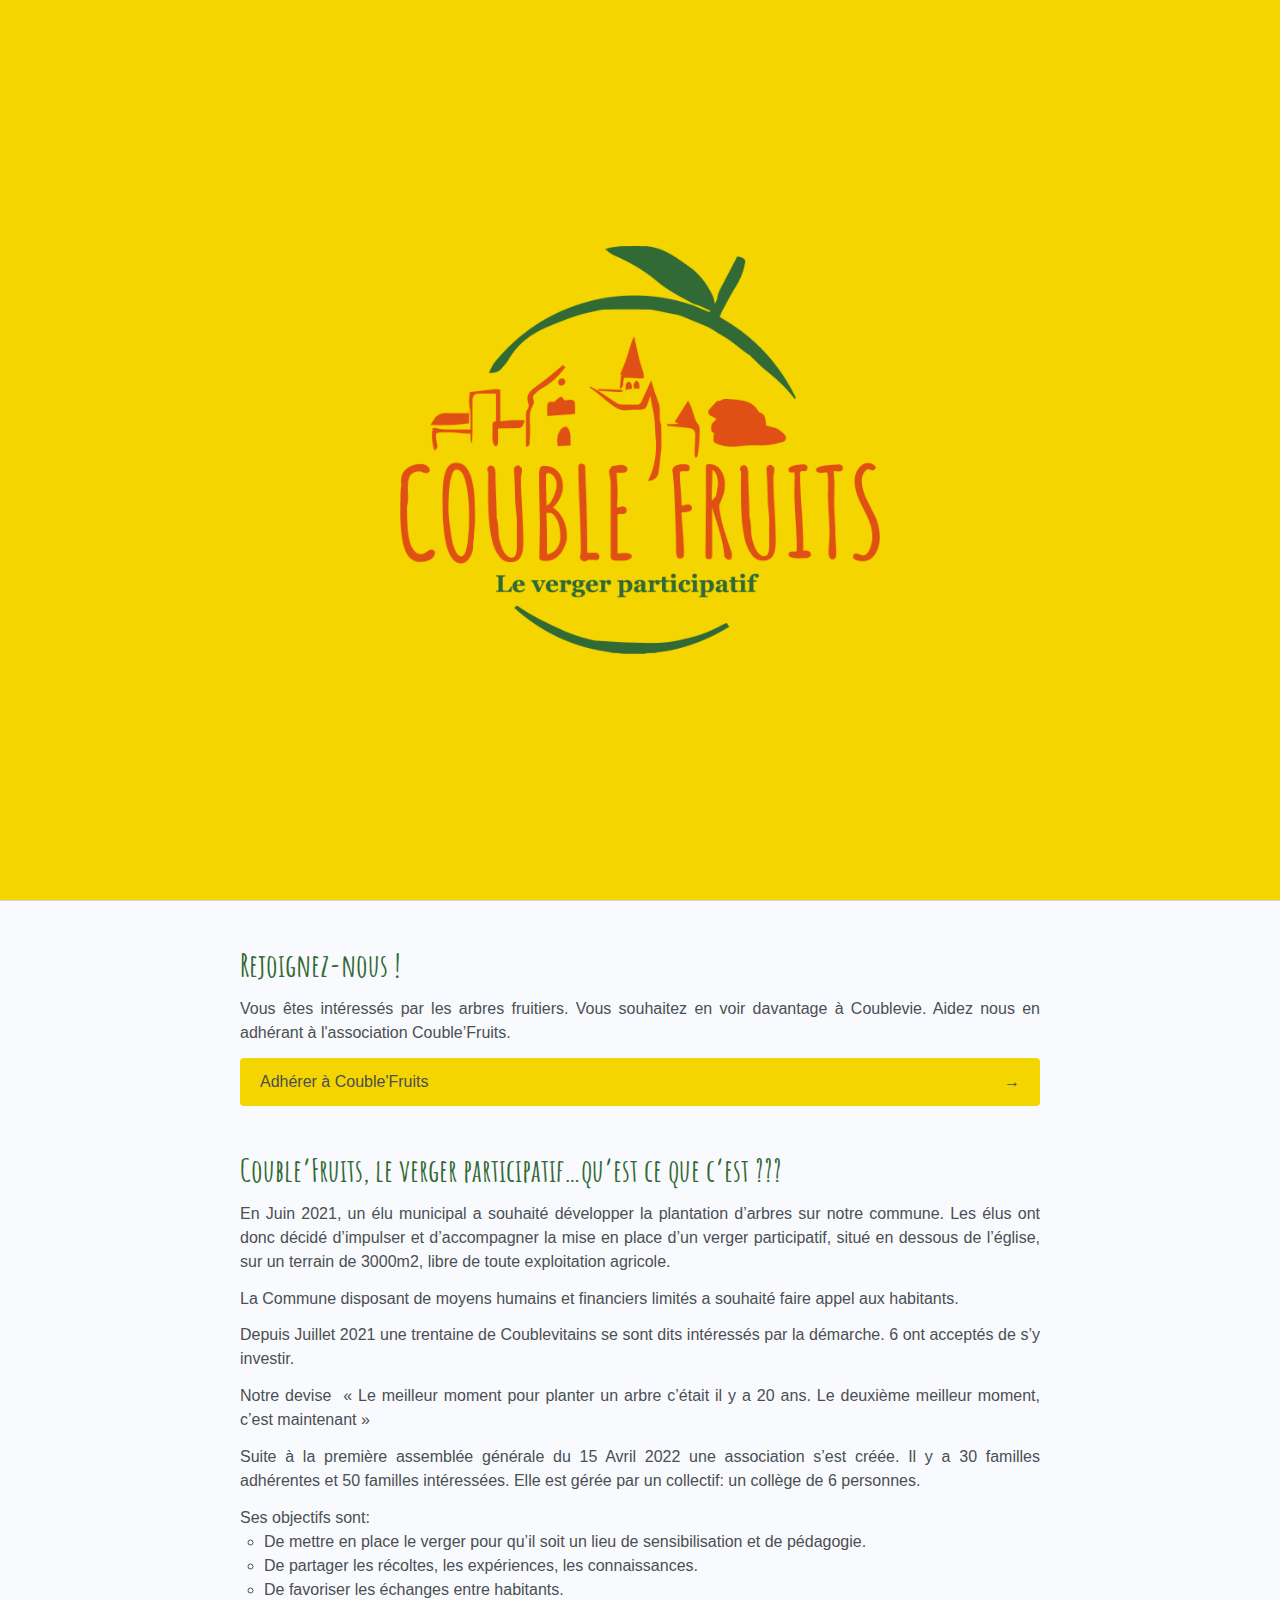
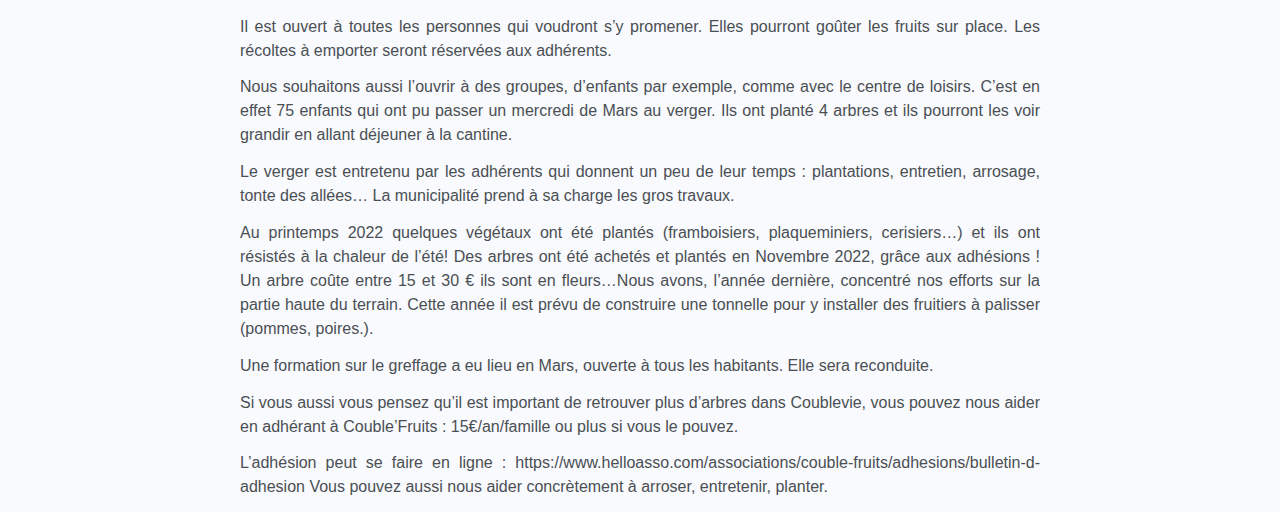
==== index.html @ d996be86 "feat: add adhesion button" ====
<!DOCTYPE html>
<html lang="en">
  <head>
    <meta http-equiv="Content-Type" content="text/html; charset=UTF-8" />
    <meta http-equiv="X-UA-Compatible" content="IE=edge" />
    <meta name="viewport" content="width=device-width, initial-scale=1.0" />
    <title>Couble'Fruits</title>

    <link rel="icon" type="image/png" href="./img/logo.png" />

    <link rel="stylesheet" href="./css/reset.css" />
    <link rel="stylesheet" href="./css/style.css" />
  </head>

  <body>
    <div class="Head">
      <img class="HeadLogo" src="./img/logo.png" alt="logo coublefruits" />
    </div>

    <section class="section Adhesion">
      <h2>Rejoignez-nous !</h2>
      <p>
        Vous êtes intéressés par les arbres fruitiers. Vous souhaitez en voir
        davantage à Coublevie. Aidez nous en adhérant à l'association Couble’Fruits.
      </p>
      <a
        href="https://www.helloasso.com/associations/couble-fruits/adhesions/adhesion-2024"
        class="AdhesionBtn"
        ><span>Adhérer à Couble'Fruits</span><span> &rarr;</span></a
      >
    </section>

    <div class="section what">
      <h2>
        Couble’Fruits, le verger participatif…qu’est ce que c’est&nbsp;???
      </h2>
      <p>
        En Juin 2021, un élu municipal a souhaité développer la plantation
        d’arbres sur notre commune. Les élus ont donc décidé d’impulser et
        d’accompagner la mise en place d’un verger participatif, situé en
        dessous de l’église, sur un terrain de 3000m2, libre de toute
        exploitation agricole.
      </p>
      <p>
        La Commune disposant de moyens humains et financiers limités a souhaité
        faire appel aux habitants.
      </p>
      <p>
        Depuis Juillet 2021 une trentaine de Coublevitains se sont dits
        intéressés par la démarche. 6 ont acceptés de s’y investir.
      </p>
      <p>
        Notre devise&nbsp; «&nbsp;Le meilleur moment pour planter un arbre
        c’était il y a 20 ans. Le deuxième meilleur moment, c’est
        maintenant&nbsp;»
      </p>
      <p>
        Suite à la première assemblée générale du 15 Avril 2022 une association
        s’est créée. Il y a 30 familles adhérentes et 50 familles intéressées.
        Elle est gérée par un collectif: un collège de 6 personnes.
      </p>

      Ses objectifs sont:
      <ul>
        <li>
          De mettre en place le verger pour qu’il soit un lieu de
          sensibilisation et de pédagogie.
        </li>
        <li>De partager les récoltes, les expériences, les connaissances.</li>
        <li>De favoriser les échanges entre habitants.</li>
      </ul>

      <p>
        Il est ouvert à toutes les personnes qui voudront s’y promener. Elles
        pourront goûter les fruits sur place. Les récoltes à emporter seront
        réservées aux adhérents.
      </p>

      <p>
        Nous souhaitons aussi l’ouvrir à des groupes, d’enfants par exemple,
        comme avec le centre de loisirs. C’est en effet 75 enfants qui ont pu
        passer un mercredi de Mars au verger. Ils ont planté 4 arbres et ils
        pourront les voir grandir en allant déjeuner à la cantine.
      </p>

      <p>
        Le verger est entretenu par les adhérents&nbsp;qui donnent un peu de
        leur temps : plantations, entretien, arrosage, tonte des allées… La
        municipalité prend à sa charge les gros travaux.
      </p>

      <p>
        Au printemps 2022 quelques végétaux ont été plantés (framboisiers,
        plaqueminiers, cerisiers…) et ils ont résistés à la chaleur de l’été!
        Des arbres ont été achetés et plantés en Novembre 2022, grâce aux
        adhésions&nbsp;! Un arbre coûte entre 15 et 30 € ils sont en fleurs…Nous
        avons, l’année dernière, concentré nos efforts sur la partie haute du
        terrain. Cette année il est prévu de construire une tonnelle pour y
        installer des fruitiers à palisser (pommes, poires.).
      </p>

      <p>
        Une formation sur le greffage a eu lieu en Mars, ouverte à tous les
        habitants. Elle sera reconduite.
      </p>

      <p>
        Si vous aussi vous pensez qu’il est important de retrouver plus d’arbres
        dans Coublevie, vous pouvez nous aider en adhérant à
        Couble’Fruits&nbsp;: 15€/an/famille ou plus si vous le pouvez.
      </p>

      <p>
        L’adhésion peut se faire en ligne&nbsp;:
        https://www.helloasso.com/associations/couble-fruits/adhesions/bulletin-d-adhesion
        Vous pouvez aussi nous aider concrètement à arroser, entretenir,
        planter.
      </p>
    </div>
  </body>
</html>
---- css/style.css ----
@font-face {
  font-family: "AmaticSC";
  src: url("../fonts/AmaticSC-Bold.ttf");
}

html {
  --yellow: #f4d500;
  --green: #326935;
  --orange: #e04612;

  --text-main-color: rgb(74 79 84);
}

body {
  font-family: -apple-system, BlinkMacSystemFont, "Segoe UI", Roboto,
    "Helvetica Neue", Arial, sans-serif, "Apple Color Emoji", "Segoe UI Emoji",
    "Segoe UI Symbol";
  line-height: 1.5;
  color: var(--text-main-color);
  background-color: #f9fafd;
}

a:link {
  text-decoration: none;
  color: inherit;
}

a:visited {
  text-decoration: none;
}

a:hover {
  text-decoration: none;
}

a:active {
  text-decoration: none;
}

p {
  margin: 0.8em 0;
  text-align: justify;
}

ul {
  padding-left: 1.5em;
}

ul > li {
  /* padding-left: 1em; */
  list-style: circle;
}

h2 {
  font-family: "AmaticSC";
  font-size: 2em;
  /* font-weight: bold; */
  margin: 0.5em 0;
  color: var(--green);
  line-height: 1;
}

.section {
  width: 800px;
  max-width: 80%;
  margin-left: auto;
  margin-right: auto;
  margin-top: 3em;
}

.Head {
  height: 100vh;

  display: flex;

  background-color: var(--yellow);
  border-bottom: 1px solid #d1d6de;
}

.HeadLogo {
  width: 30em;
  max-width: 80%;
  height: auto;

  display: block;
  margin: auto;
}

.AdhesionBtn {
  display: flex;
  align-items: center;
  justify-content: space-between;

  box-sizing: border-box;

  background-color: var(--yellow);
  border-radius: 4px;
  border-style: none;

  cursor: pointer;

  width: 100%;
  min-height: 3em;
  padding: 9px 20px 8px;

  color: var(--green);
}

.AdhesionBtn:hover,
.AdhesionBtn:focus {
  opacity: 0.75;
}
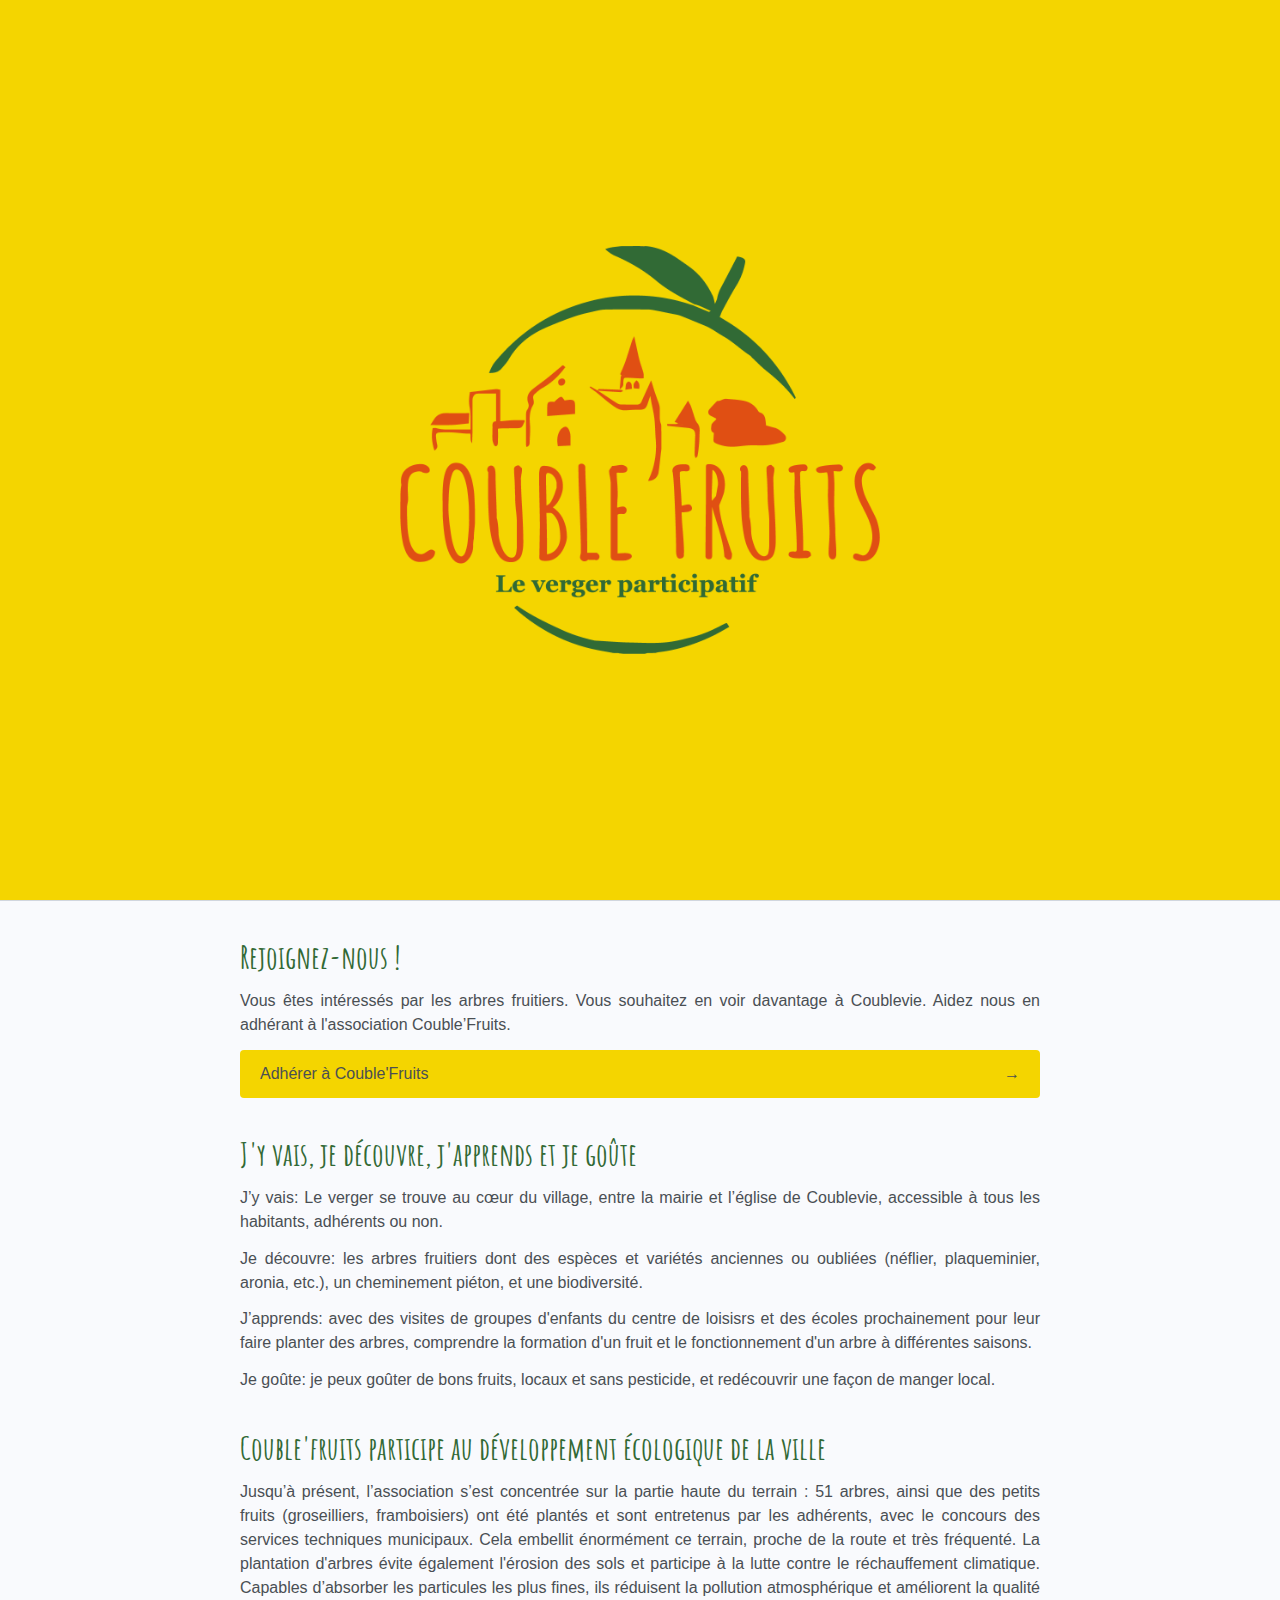
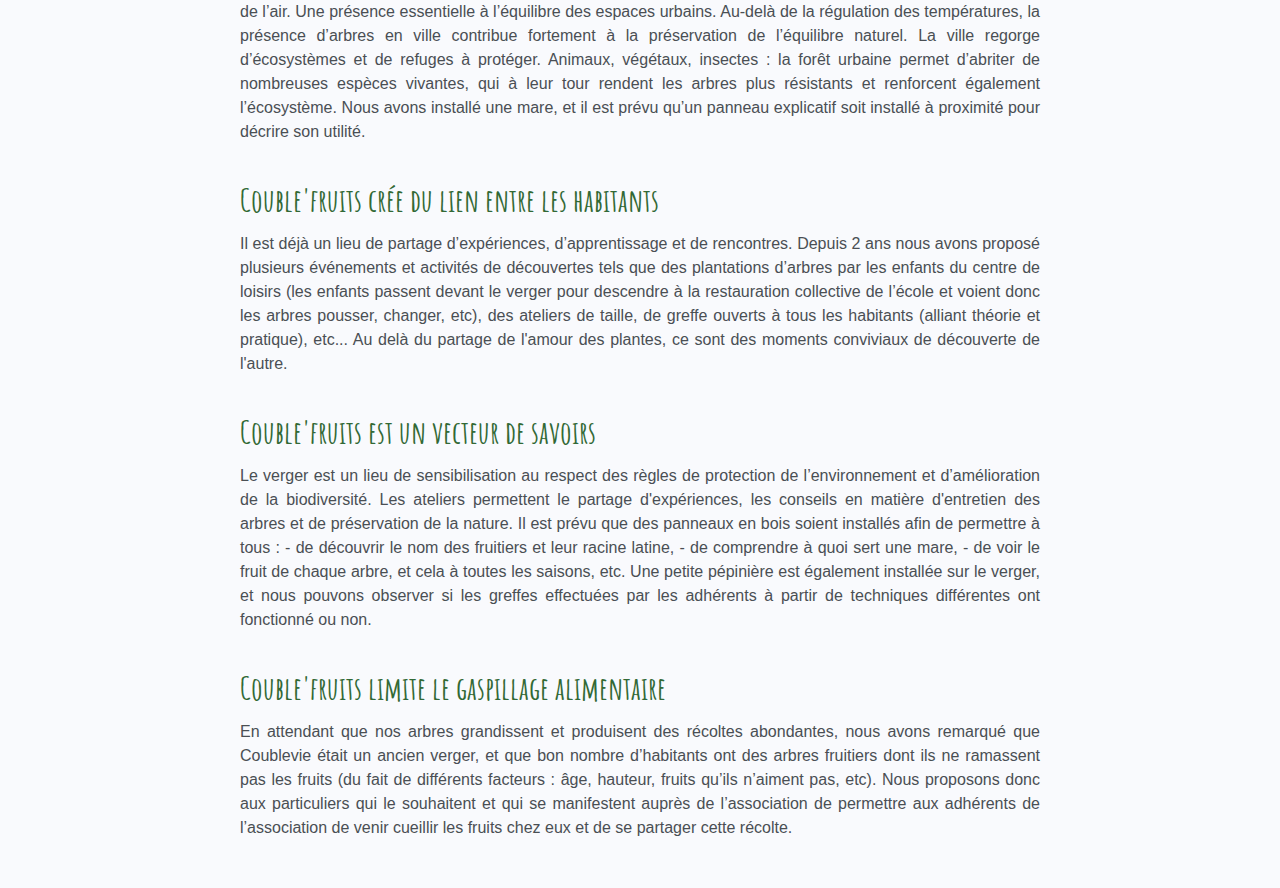
==== commit 26001fc8: "feat: add main sections" ====
--- a/index.html
+++ b/index.html
@@ -17,11 +17,12 @@
       <img class="HeadLogo" src="./img/logo.png" alt="logo coublefruits" />
     </div>
 
-    <section class="section Adhesion">
+    <section class="section">
       <h2>Rejoignez-nous !</h2>
       <p>
         Vous êtes intéressés par les arbres fruitiers. Vous souhaitez en voir
-        davantage à Coublevie. Aidez nous en adhérant à l'association Couble’Fruits.
+        davantage à Coublevie. Aidez nous en adhérant à l'association
+        Couble’Fruits.
       </p>
       <a
         href="https://www.helloasso.com/associations/couble-fruits/adhesions/adhesion-2024"
@@ -30,92 +31,97 @@
       >
     </section>
 
-    <div class="section what">
-      <h2>
-        Couble’Fruits, le verger participatif…qu’est ce que c’est&nbsp;???
-      </h2>
+    <div class="section">
+      <h2>J'y vais, je découvre, j'apprends et je goûte</h2>
+
       <p>
-        En Juin 2021, un élu municipal a souhaité développer la plantation
-        d’arbres sur notre commune. Les élus ont donc décidé d’impulser et
-        d’accompagner la mise en place d’un verger participatif, situé en
-        dessous de l’église, sur un terrain de 3000m2, libre de toute
-        exploitation agricole.
+        J’y vais: Le verger se trouve au cœur du village, entre la mairie et
+        l’église de Coublevie, accessible à tous les habitants, adhérents ou
+        non.
       </p>
       <p>
-        La Commune disposant de moyens humains et financiers limités a souhaité
-        faire appel aux habitants.
+        Je découvre: les arbres fruitiers dont des espèces et variétés anciennes
+        ou oubliées (néflier, plaqueminier, aronia, etc.), un cheminement
+        piéton, et une biodiversité.
       </p>
       <p>
-        Depuis Juillet 2021 une trentaine de Coublevitains se sont dits
-        intéressés par la démarche. 6 ont acceptés de s’y investir.
+        J’apprends: avec des visites de groupes d'enfants du centre de loisisrs
+        et des écoles prochainement pour leur faire planter des arbres,
+        comprendre la formation d'un fruit et le fonctionnement d'un arbre à
+        différentes saisons.
       </p>
+      Je goûte: je peux goûter de bons fruits, locaux et sans pesticide, et
+      redécouvrir une façon de manger local.
+    </div>
+
+    <div class="section">
+      <h2>Couble'fruits participe au développement écologique de la ville</h2>
       <p>
-        Notre devise&nbsp; «&nbsp;Le meilleur moment pour planter un arbre
-        c’était il y a 20 ans. Le deuxième meilleur moment, c’est
-        maintenant&nbsp;»
-      </p>
-      <p>
-        Suite à la première assemblée générale du 15 Avril 2022 une association
-        s’est créée. Il y a 30 familles adhérentes et 50 familles intéressées.
-        Elle est gérée par un collectif: un collège de 6 personnes.
-      </p>
-
-      Ses objectifs sont:
-      <ul>
-        <li>
-          De mettre en place le verger pour qu’il soit un lieu de
-          sensibilisation et de pédagogie.
-        </li>
-        <li>De partager les récoltes, les expériences, les connaissances.</li>
-        <li>De favoriser les échanges entre habitants.</li>
-      </ul>
-
-      <p>
-        Il est ouvert à toutes les personnes qui voudront s’y promener. Elles
-        pourront goûter les fruits sur place. Les récoltes à emporter seront
-        réservées aux adhérents.
-      </p>
-
-      <p>
-        Nous souhaitons aussi l’ouvrir à des groupes, d’enfants par exemple,
-        comme avec le centre de loisirs. C’est en effet 75 enfants qui ont pu
-        passer un mercredi de Mars au verger. Ils ont planté 4 arbres et ils
-        pourront les voir grandir en allant déjeuner à la cantine.
-      </p>
-
-      <p>
-        Le verger est entretenu par les adhérents&nbsp;qui donnent un peu de
-        leur temps : plantations, entretien, arrosage, tonte des allées… La
-        municipalité prend à sa charge les gros travaux.
-      </p>
-
-      <p>
-        Au printemps 2022 quelques végétaux ont été plantés (framboisiers,
-        plaqueminiers, cerisiers…) et ils ont résistés à la chaleur de l’été!
-        Des arbres ont été achetés et plantés en Novembre 2022, grâce aux
-        adhésions&nbsp;! Un arbre coûte entre 15 et 30 € ils sont en fleurs…Nous
-        avons, l’année dernière, concentré nos efforts sur la partie haute du
-        terrain. Cette année il est prévu de construire une tonnelle pour y
-        installer des fruitiers à palisser (pommes, poires.).
-      </p>
-
-      <p>
-        Une formation sur le greffage a eu lieu en Mars, ouverte à tous les
-        habitants. Elle sera reconduite.
-      </p>
-
-      <p>
-        Si vous aussi vous pensez qu’il est important de retrouver plus d’arbres
-        dans Coublevie, vous pouvez nous aider en adhérant à
-        Couble’Fruits&nbsp;: 15€/an/famille ou plus si vous le pouvez.
-      </p>
-
-      <p>
-        L’adhésion peut se faire en ligne&nbsp;:
-        https://www.helloasso.com/associations/couble-fruits/adhesions/bulletin-d-adhesion
-        Vous pouvez aussi nous aider concrètement à arroser, entretenir,
-        planter.
+        Jusqu’à présent, l’association s’est concentrée sur la partie haute du
+        terrain : 51 arbres, ainsi que des petits fruits (groseilliers,
+        framboisiers) ont été plantés et sont entretenus par les adhérents, avec
+        le concours des services techniques municipaux. Cela embellit énormément
+        ce terrain, proche de la route et très fréquenté. La plantation d'arbres
+        évite également l'érosion des sols et participe à la lutte contre le
+        réchauffement climatique. Capables d’absorber les particules les plus
+        fines, ils réduisent la pollution atmosphérique et améliorent la qualité
+        de l’air. Une présence essentielle à l’équilibre des espaces urbains.
+        Au-delà de la régulation des températures, la présence d’arbres en ville
+        contribue fortement à la préservation de l’équilibre naturel. La ville
+        regorge d’écosystèmes et de refuges à protéger. Animaux, végétaux,
+        insectes : la forêt urbaine permet d’abriter de nombreuses espèces
+        vivantes, qui à leur tour rendent les arbres plus résistants et
+        renforcent également l’écosystème. Nous avons installé une mare, et il
+        est prévu qu’un panneau explicatif soit installé à proximité pour
+        décrire son utilité.
       </p>
     </div>
+
+    <div class="section">
+      <h2>Couble'fruits crée du lien entre les habitants</h2>
+      <p>
+        Il est déjà un lieu de partage d’expériences, d’apprentissage et de
+        rencontres. Depuis 2 ans nous avons proposé plusieurs événements et
+        activités de découvertes tels que des plantations d’arbres par les
+        enfants du centre de loisirs (les enfants passent devant le verger pour
+        descendre à la restauration collective de l’école et voient donc les
+        arbres pousser, changer, etc), des ateliers de taille, de greffe ouverts
+        à tous les habitants (alliant théorie et pratique), etc... Au delà du
+        partage de l'amour des plantes, ce sont des moments conviviaux de
+        découverte de l'autre.
+      </p>
+    </div>
+
+    <div class="section">
+      <h2>Couble'fruits est un vecteur de savoirs</h2>
+      <p>
+        Le verger est un lieu de sensibilisation au respect des règles de
+        protection de l’environnement et d’amélioration de la biodiversité. Les
+        ateliers permettent le partage d'expériences, les conseils en matière
+        d'entretien des arbres et de préservation de la nature. Il est prévu que
+        des panneaux en bois soient installés afin de permettre à tous : - de
+        découvrir le nom des fruitiers et leur racine latine, - de comprendre à
+        quoi sert une mare, - de voir le fruit de chaque arbre, et cela à toutes
+        les saisons, etc. Une petite pépinière est également installée sur le
+        verger, et nous pouvons observer si les greffes effectuées par les
+        adhérents à partir de techniques différentes ont fonctionné ou non.
+      </p>
+    </div>
+
+    <div class="section">
+      <h2>Couble'fruits limite le gaspillage alimentaire</h2>
+      <p>
+        En attendant que nos arbres grandissent et produisent des récoltes
+        abondantes, nous avons remarqué que Coublevie était un ancien verger, et
+        que bon nombre d’habitants ont des arbres fruitiers dont ils ne
+        ramassent pas les fruits (du fait de différents facteurs : âge, hauteur,
+        fruits qu’ils n’aiment pas, etc). Nous proposons donc aux particuliers
+        qui le souhaitent et qui se manifestent auprès de l’association de
+        permettre aux adhérents de l’association de venir cueillir les fruits
+        chez eux et de se partager cette récolte.
+      </p>
+    </div>
+
+    <footer class="Footer"></footer>
   </body>
 </html>
--- a/css/style.css
+++ b/css/style.css
@@ -65,7 +65,7 @@
   max-width: 80%;
   margin-left: auto;
   margin-right: auto;
-  margin-top: 3em;
+  margin-top: 2.5em;
 }
 
 .Head {
@@ -110,3 +110,7 @@
 .AdhesionBtn:focus {
   opacity: 0.75;
 }
+
+.Footer {
+    margin-top: 3rem;
+}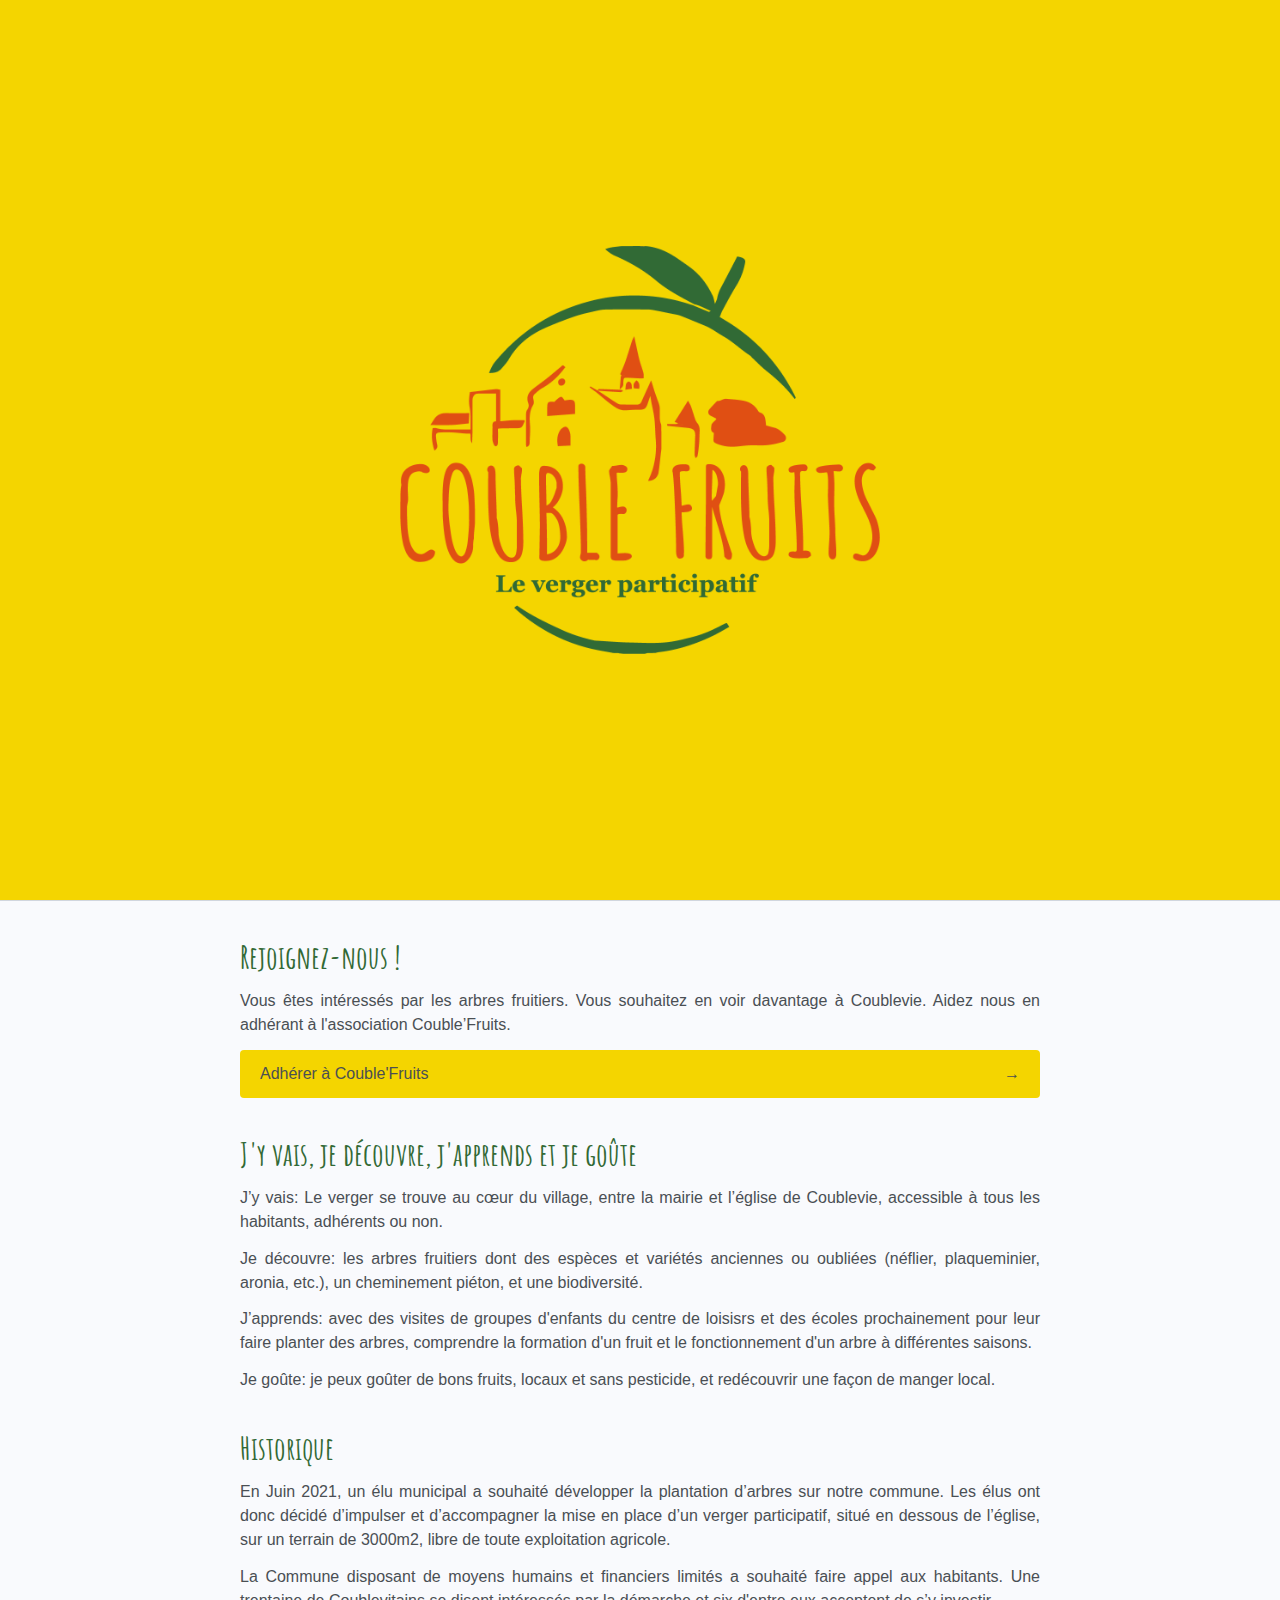
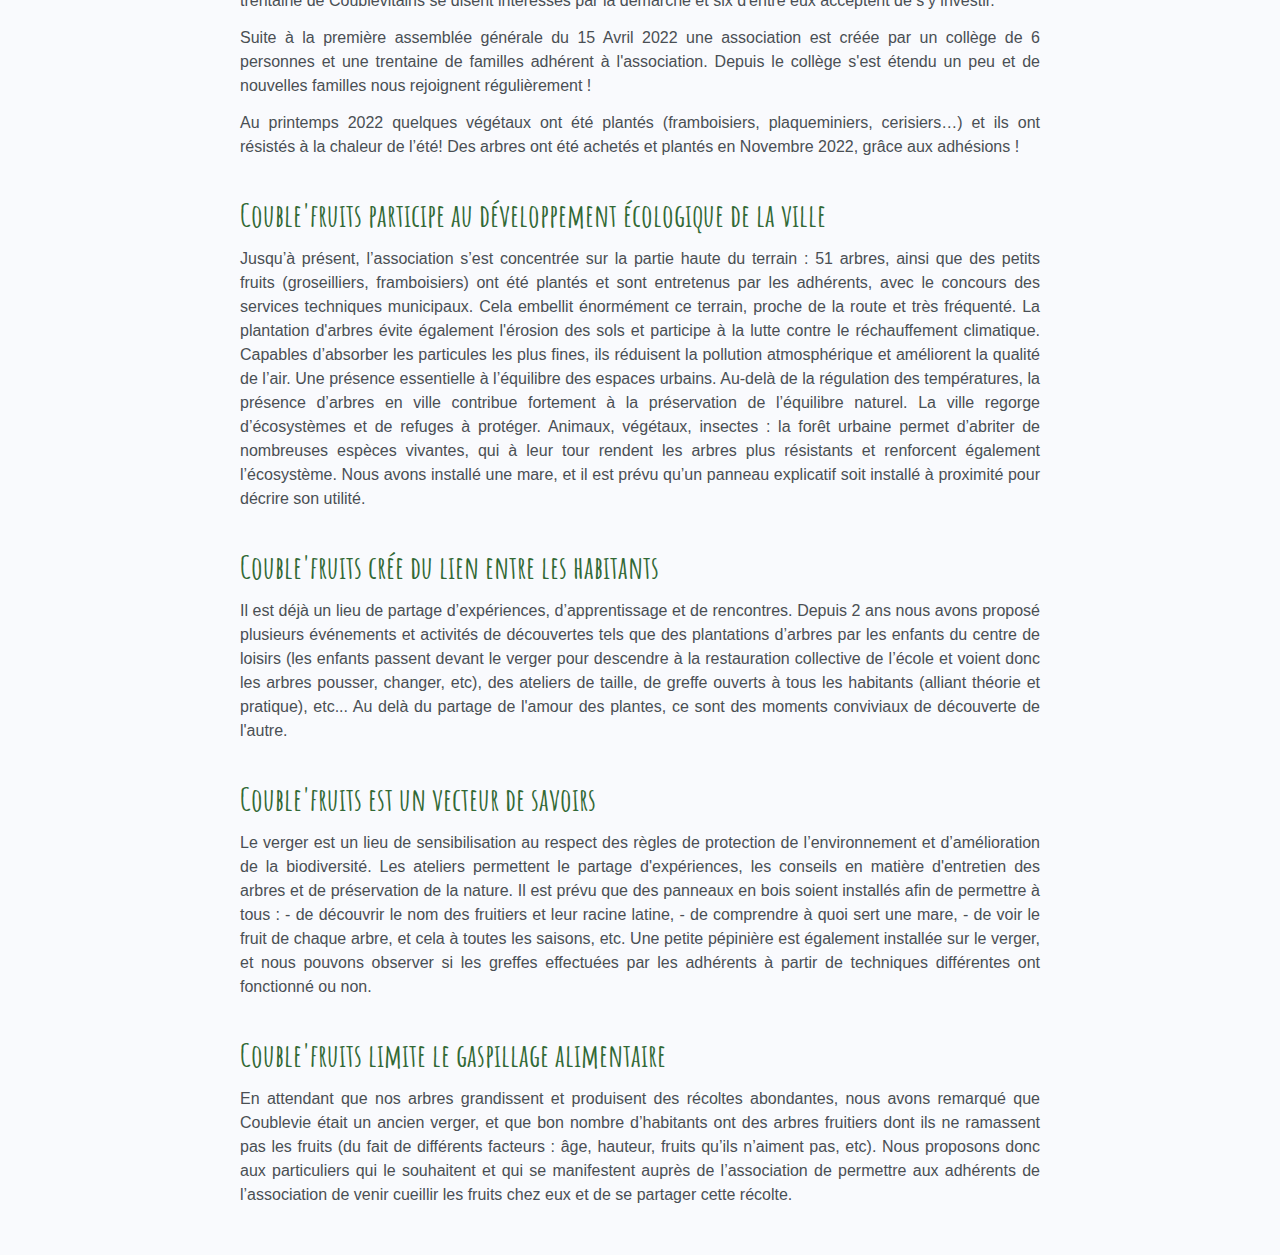
==== commit 931b323d: "feat: add historique" ====
--- a/index.html
+++ b/index.html
@@ -52,6 +52,34 @@
       </p>
       Je goûte: je peux goûter de bons fruits, locaux et sans pesticide, et
       redécouvrir une façon de manger local.
+    </div>
+
+    <div class="section">
+      <h2>Historique</h2>
+      <p>
+        En Juin 2021, un élu municipal a souhaité développer la plantation
+        d’arbres sur notre commune. Les élus ont donc décidé d’impulser et
+        d’accompagner la mise en place d’un verger participatif, situé en
+        dessous de l’église, sur un terrain de 3000m2, libre de toute
+        exploitation agricole.
+      </p>
+      <p>
+        La Commune disposant de moyens humains et financiers limités a souhaité
+        faire appel aux habitants. Une trentaine de Coublevitains se disent
+        intéressés par la démarche et six d'entre eux acceptent de s’y investir.
+      </p>
+      <p>
+        Suite à la première assemblée générale du 15 Avril 2022 une association
+        est créée par un collège de 6 personnes et une trentaine de familles
+        adhérent à l'association. Depuis le collège s'est étendu un peu et de
+        nouvelles familles nous rejoignent régulièrement !
+      </p>
+      <p>
+        Au printemps 2022 quelques végétaux ont été plantés (framboisiers,
+        plaqueminiers, cerisiers…) et ils ont résistés à la chaleur de l’été!
+        Des arbres ont été achetés et plantés en Novembre 2022, grâce aux
+        adhésions !
+      </p>
     </div>
 
     <div class="section">
--- a/css/style.css
+++ b/css/style.css
@@ -104,6 +104,7 @@
   padding: 9px 20px 8px;
 
   color: var(--green);
+  font-weight: 500;
 }
 
 .AdhesionBtn:hover,
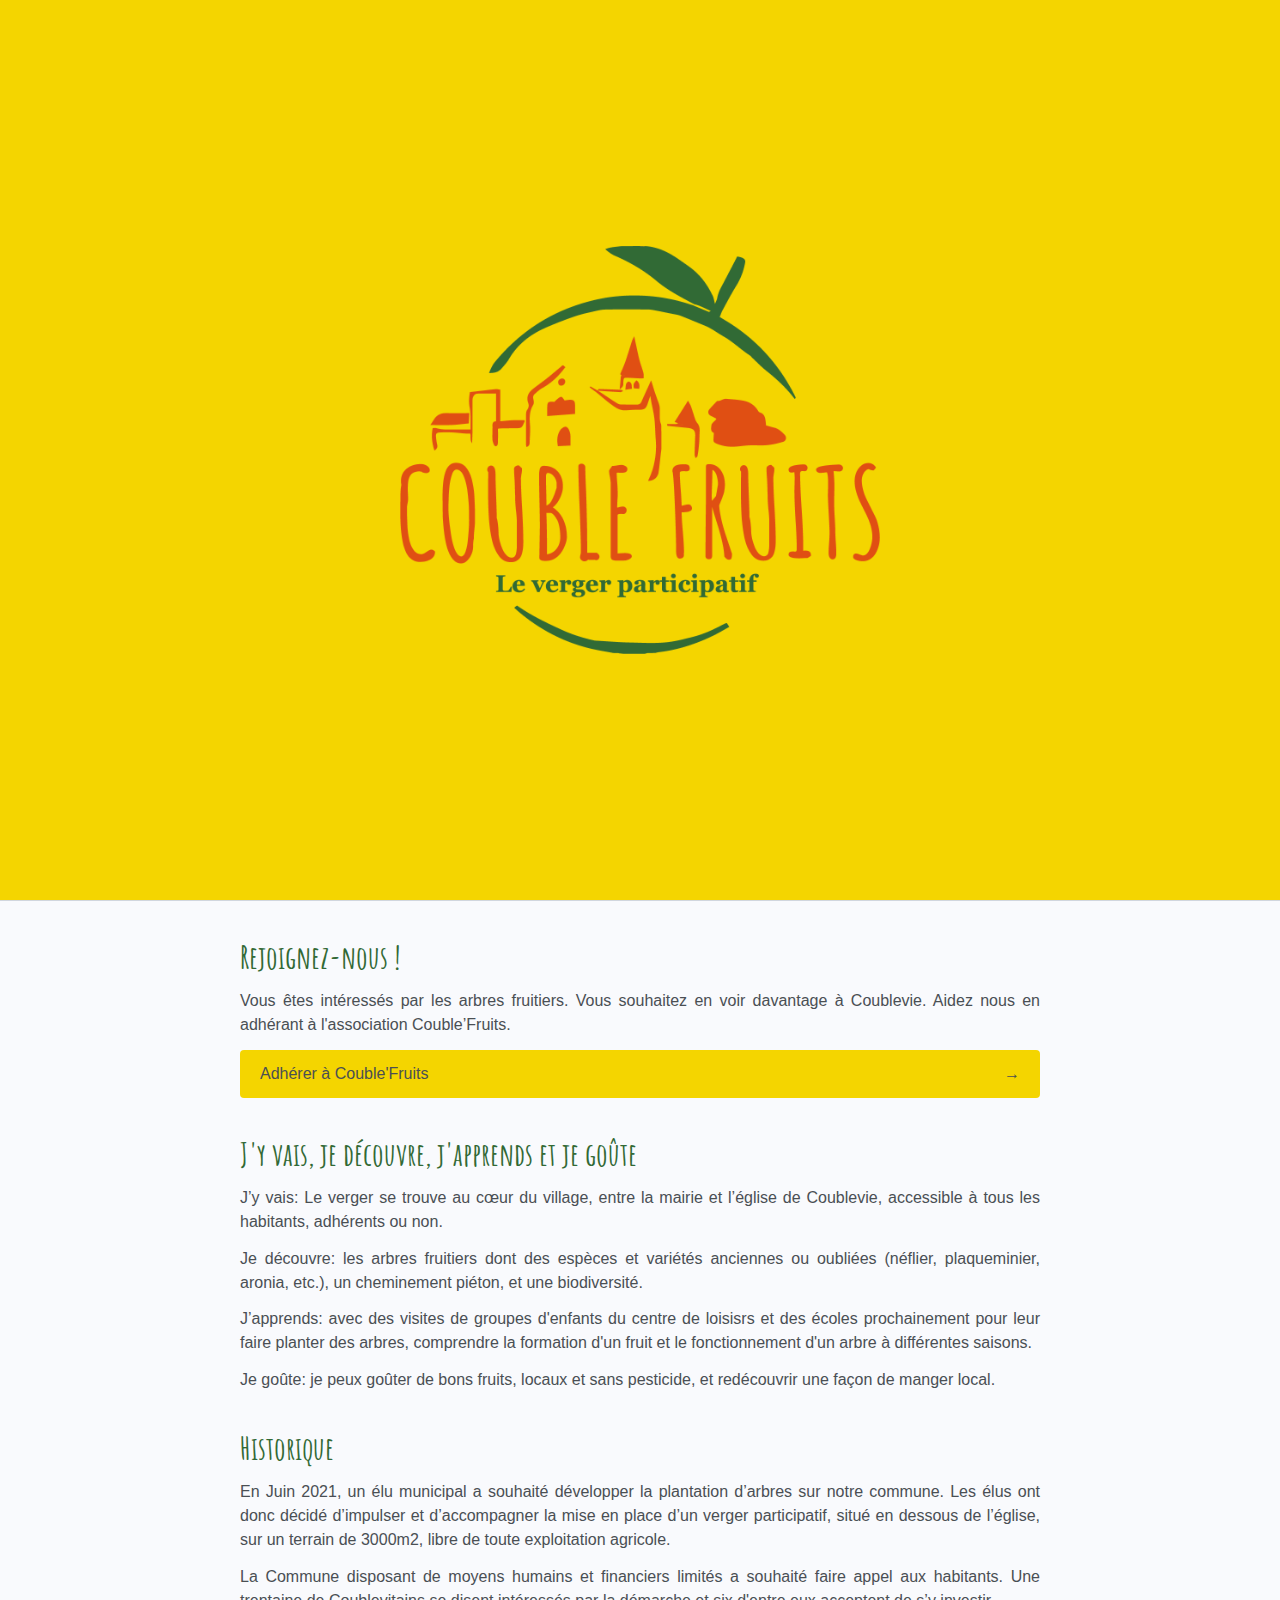
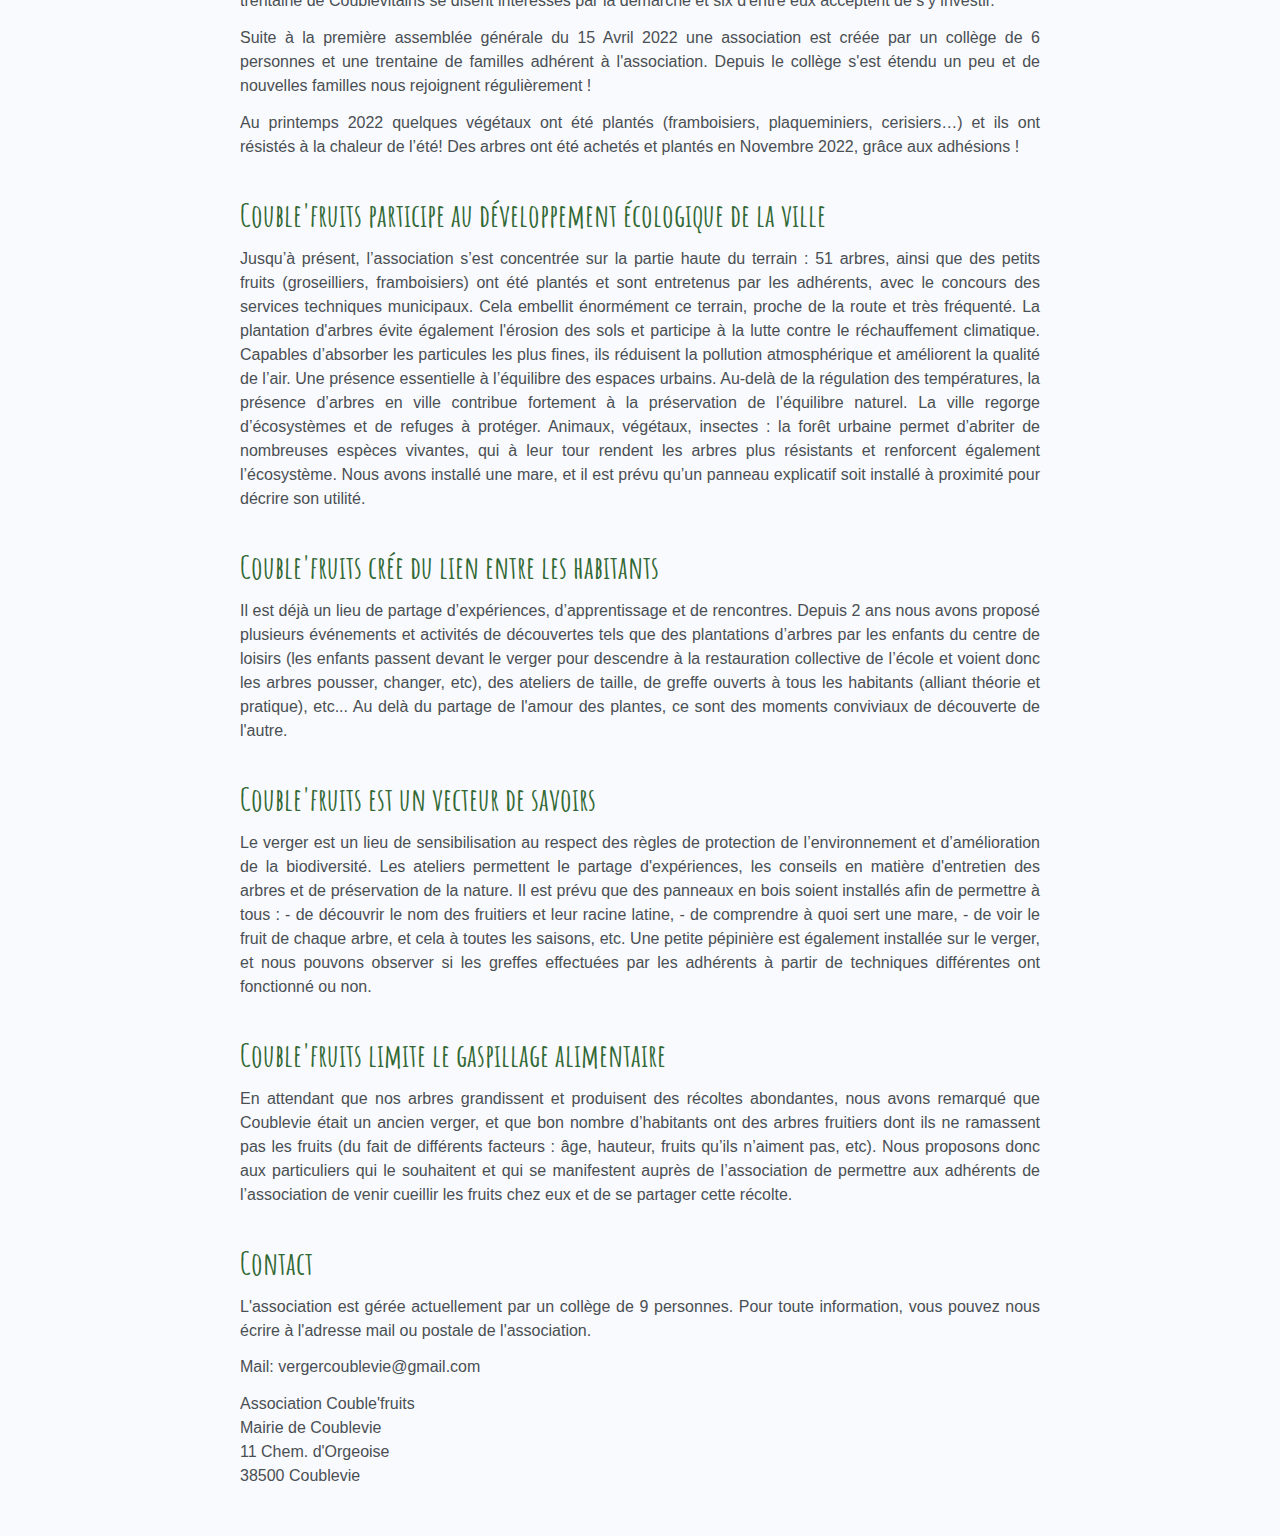
==== commit 12f200c3: "feat: add contact" ====
--- a/index.html
+++ b/index.html
@@ -150,6 +150,27 @@
       </p>
     </div>
 
+    <div class="section">
+      <h2>Contact</h2>
+      <p>
+        L'association est gérée actuellement par un collège de 9 personnes. Pour
+        toute information, vous pouvez nous écrire à l'adresse mail ou postale
+        de l'association.
+      </p>
+
+      <p>
+        Mail:
+        <a href="mailto:vergercoublevie@gmail.com">vergercoublevie@gmail.com</a>
+      </p>
+
+      <p>
+        Association Couble'fruits <br>
+        Mairie de Coublevie <br>
+        11 Chem. d'Orgeoise <br>
+        38500 Coublevie
+      </p>
+    </div>
+
     <footer class="Footer"></footer>
   </body>
 </html>
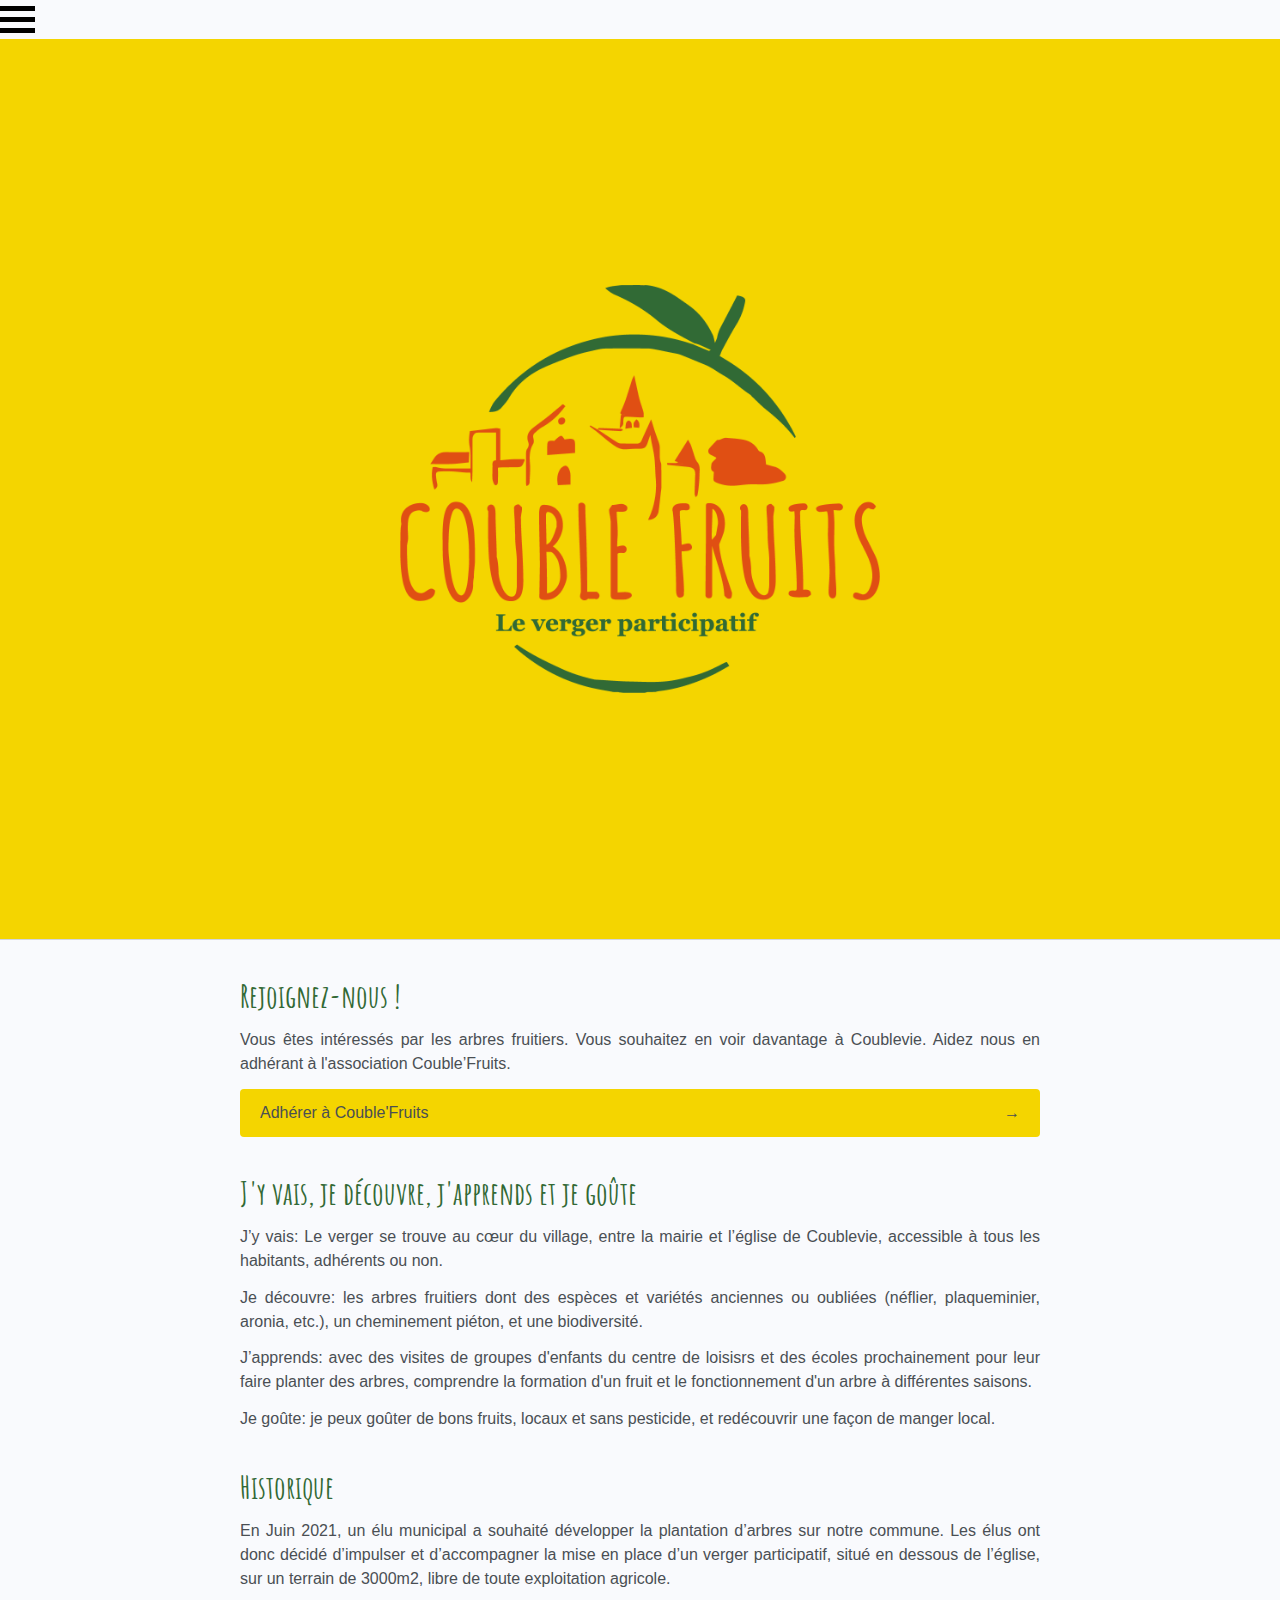
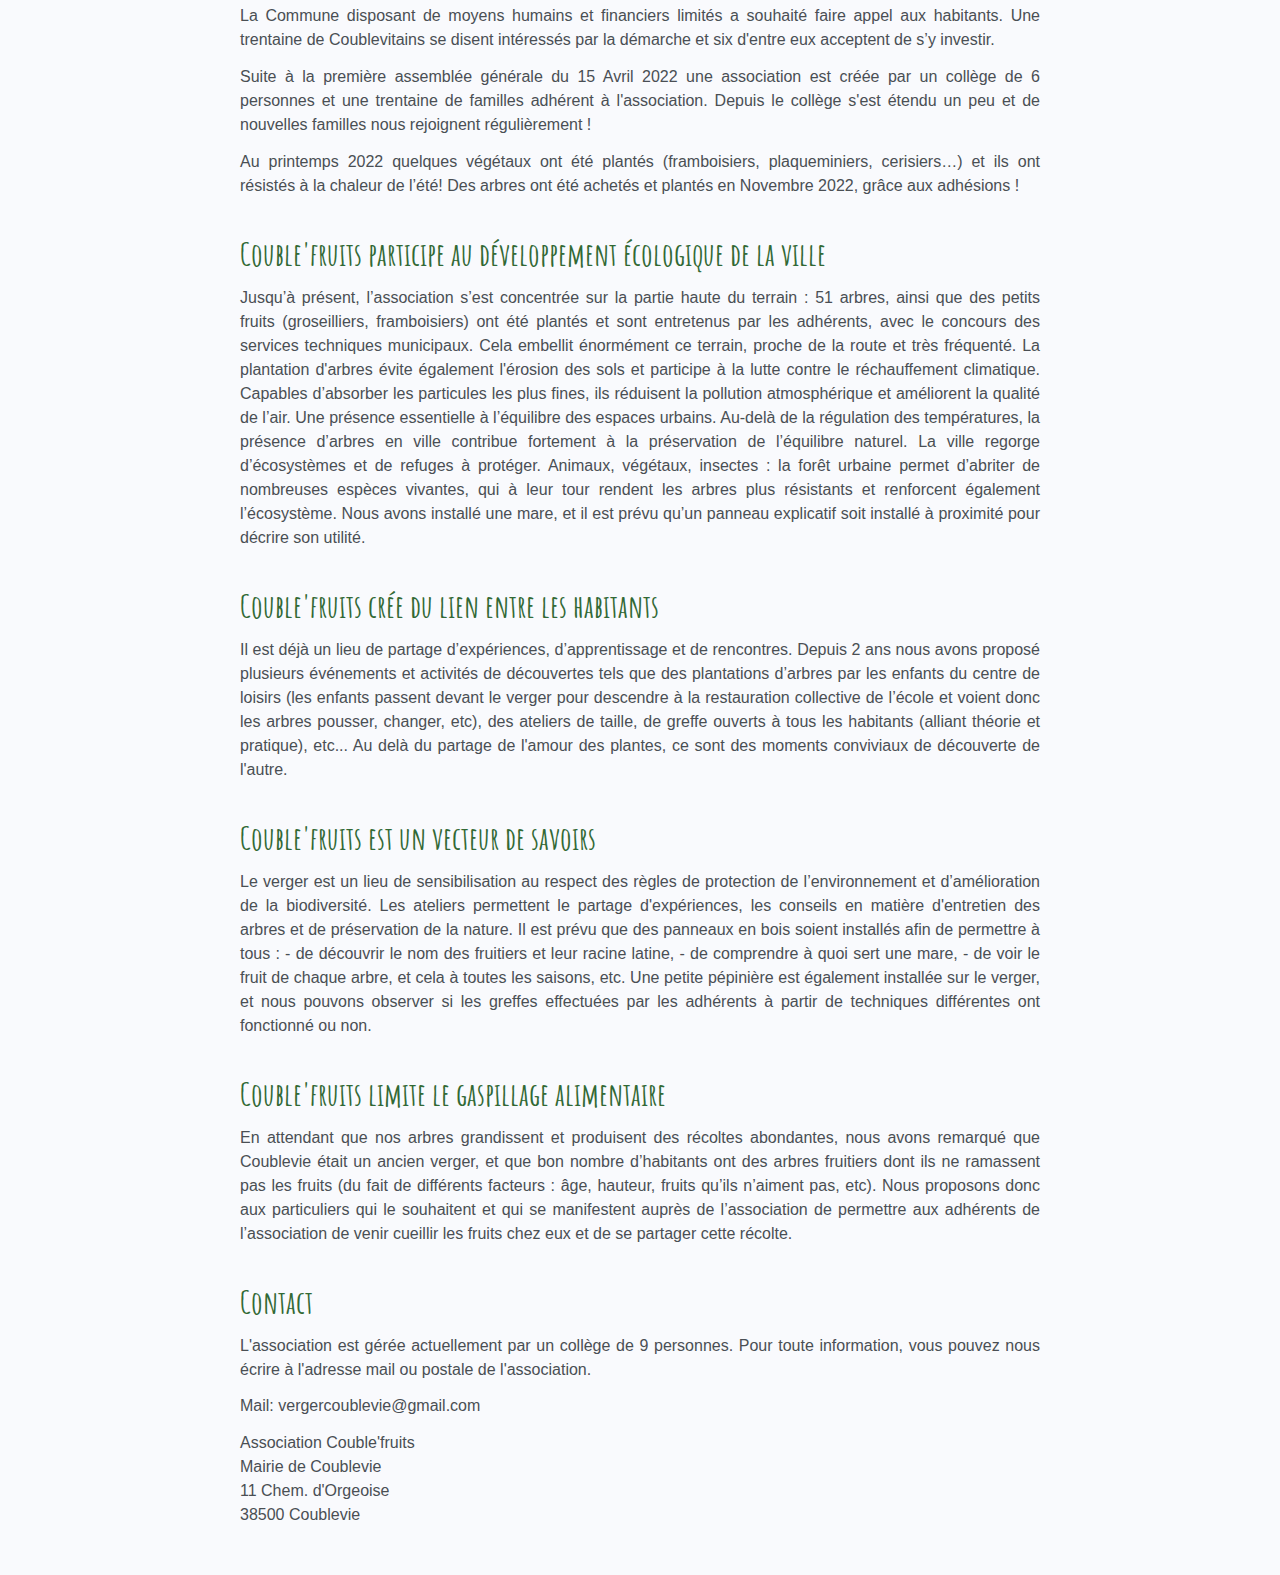
==== commit 22643ea9: "Ajout du menu burger" ====
--- a/index.html
+++ b/index.html
@@ -10,9 +10,30 @@
 
     <link rel="stylesheet" href="./css/reset.css" />
     <link rel="stylesheet" href="./css/style.css" />
+
+    
   </head>
 
   <body>
+
+    <div id="mySidenav" class="sidenav">
+      <a id="closeBtn" href="#" class="close">×</a>
+      <ul>
+        <li><a href="#">A propos</a></li>
+        <li><a href="#">Nos services</a></li>
+        <li><a href="#">Témoignages</a></li>
+        <li><a href="#">Contact</a></li>
+      </ul>
+    </div>
+    
+    <a href="#" id="openBtn">
+      <span class="burger-icon">
+        <span></span>
+        <span></span>
+        <span></span>
+      </span>
+    </a>
+
     <div class="Head">
       <img class="HeadLogo" src="./img/logo.png" alt="logo coublefruits" />
     </div>
@@ -172,5 +193,8 @@
     </div>
 
     <footer class="Footer"></footer>
+
+
+    <script type="text/javascript" src="./js/sidenav.js"></script>
   </body>
 </html>
--- a/css/style.css
+++ b/css/style.css
@@ -60,6 +60,61 @@
   line-height: 1;
 }
 
+/* Sidenav menu */
+.sidenav {
+  height: 100%;
+  width: 250px;
+  position: fixed;
+  z-index: 1;
+  top: 0;
+  left: -250px;
+  background-color: #e8e8e8;
+  padding-top: 60px;
+  transition: left 0.5s ease;
+}
+
+/* Sidenav menu links */
+.sidenav a {
+  padding: 8px 8px 8px 32px;
+  text-decoration: none;
+  font-size: 25px;
+  color: #818181;
+  display: block;
+  transition: 0.3s;
+}
+
+.sidenav a:hover {
+  color: #111;
+}
+
+.sidenav ul {
+  list-style-type: none;
+  padding: 0;
+  margin: 0;
+}
+
+/* Active class */
+.sidenav.active {
+  left: 0;
+}
+
+/* Close btn */
+.sidenav .close {
+  position: absolute;
+  top: 0;
+  right: 25px;
+  font-size: 36px;
+}
+
+/* Icône burger */
+.burger-icon span {
+  display: block;
+  width: 35px;
+  height: 5px;
+  background-color: black;
+  margin: 6px 0;
+}
+
 .section {
   width: 800px;
   max-width: 80%;
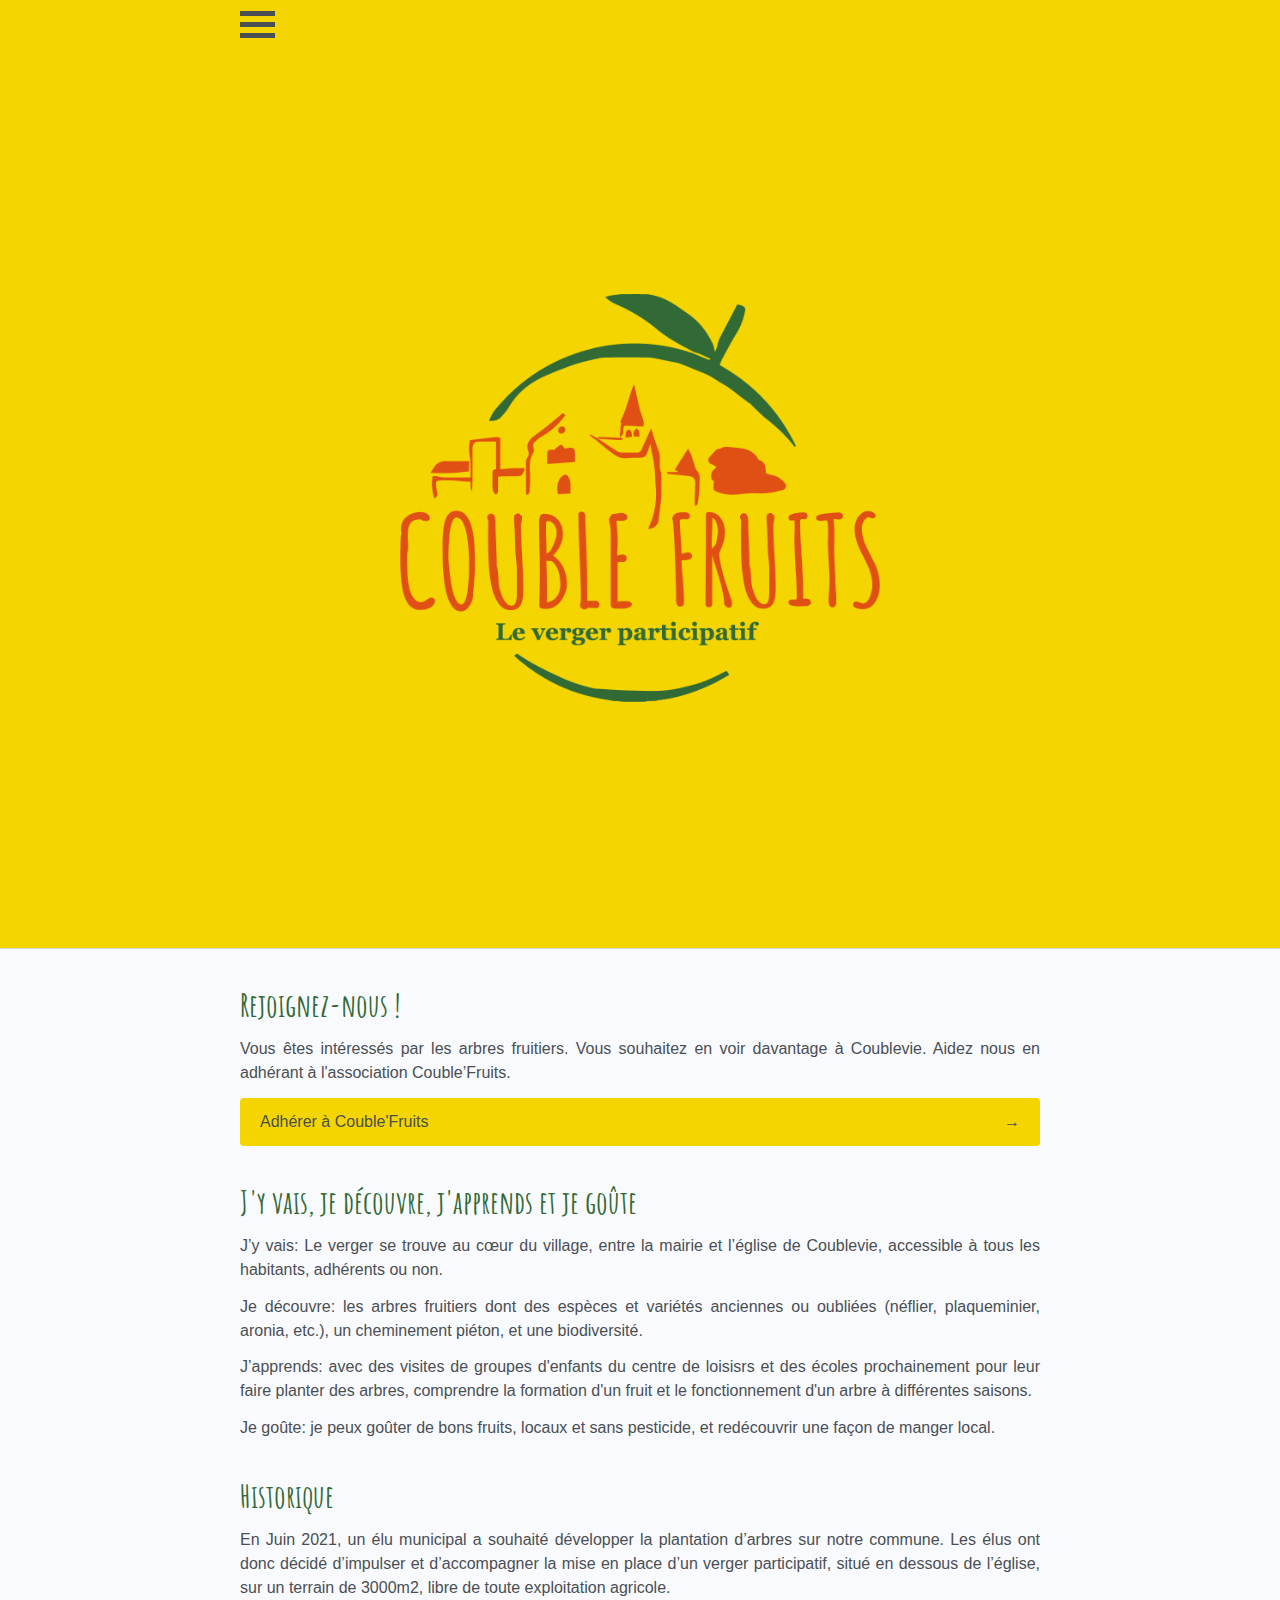
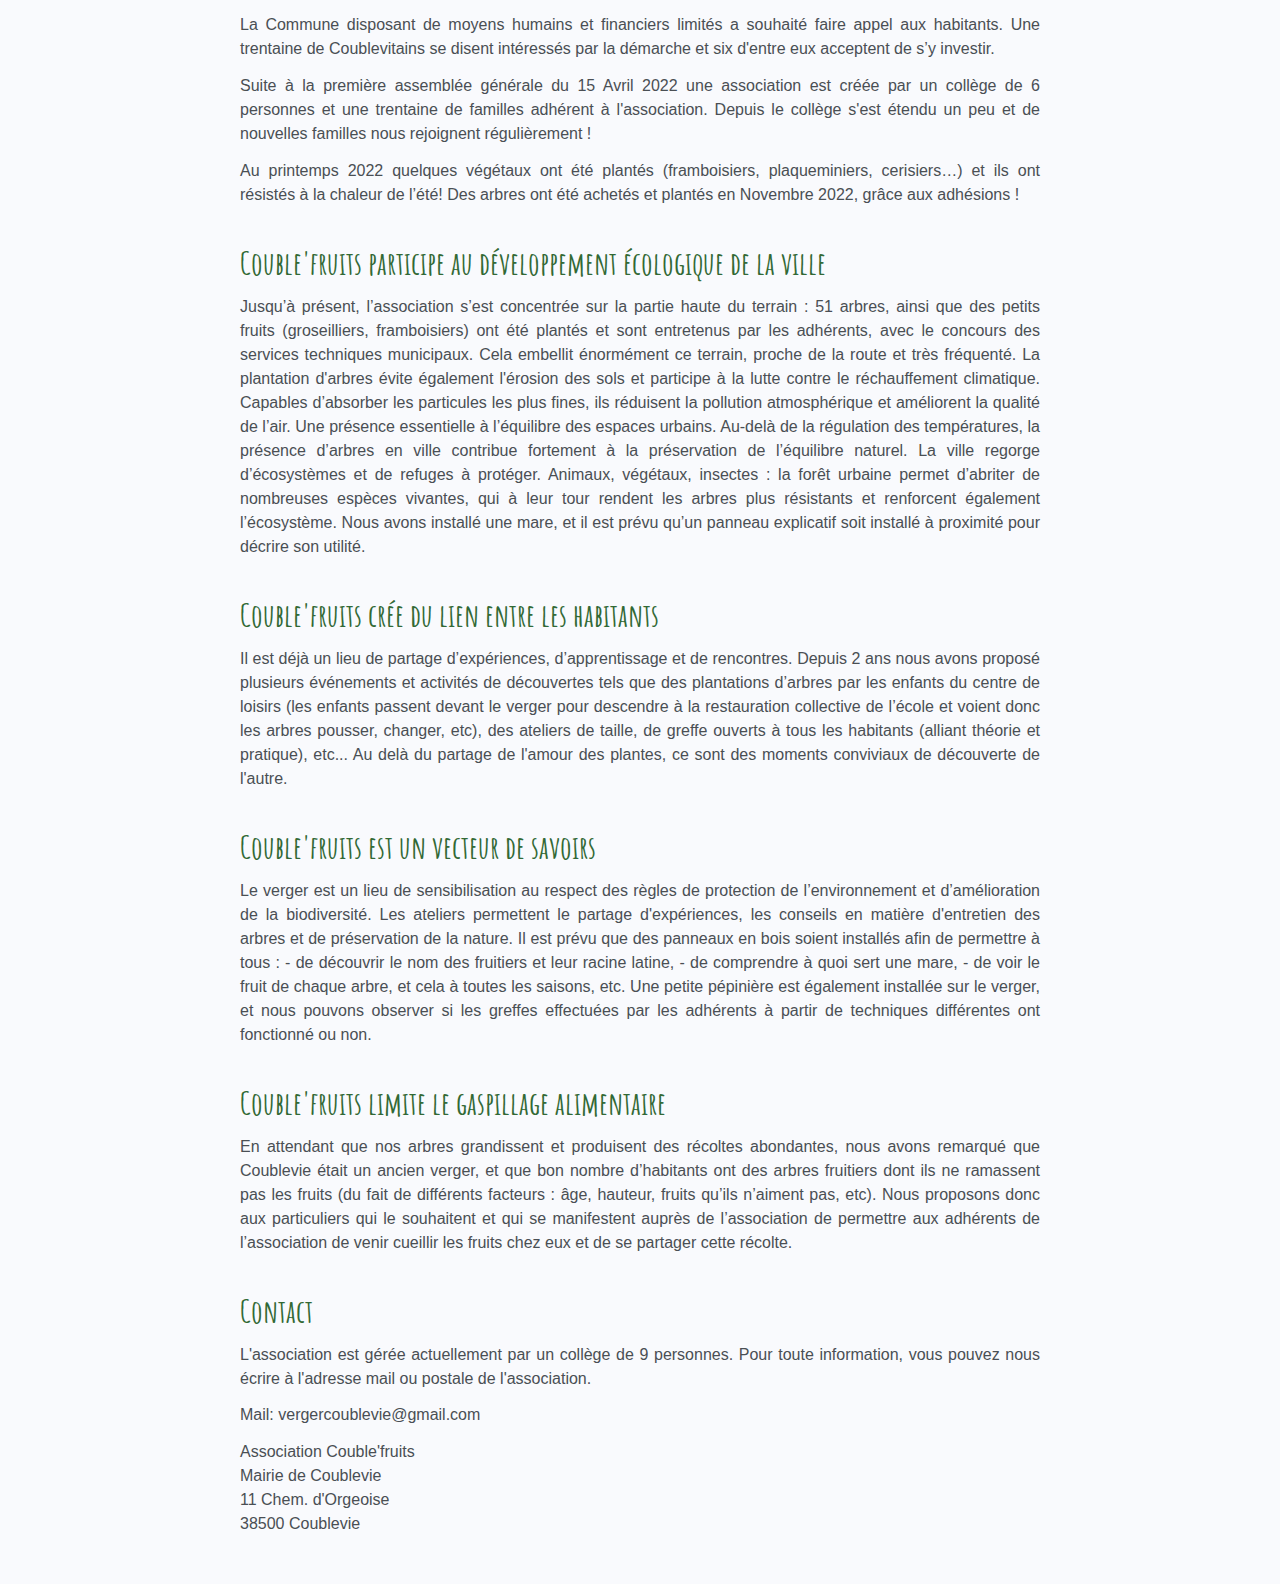
==== commit f0f3208c: "style navbar" ====
--- a/index.html
+++ b/index.html
@@ -26,13 +26,18 @@
       </ul>
     </div>
     
-    <a href="#" id="openBtn">
-      <span class="burger-icon">
-        <span></span>
-        <span></span>
-        <span></span>
-      </span>
-    </a>
+    <div class="navBar">
+      <div class="navButtonCtn">
+      <a href="#" id="openBtn">
+        <span class="burger-icon">
+          <span></span>
+          <span></span>
+          <span></span>
+        </span>
+      </a>
+    </div>
+    </div>
+    
 
     <div class="Head">
       <img class="HeadLogo" src="./img/logo.png" alt="logo coublefruits" />
--- a/css/style.css
+++ b/css/style.css
@@ -9,6 +9,8 @@
   --orange: #e04612;
 
   --text-main-color: rgb(74 79 84);
+
+  --max-width: 800px;
 }
 
 body {
@@ -58,6 +60,23 @@
   margin: 0.5em 0;
   color: var(--green);
   line-height: 1;
+}
+
+.navBar {
+  width: 100%;
+  background-color: var(--yellow);
+  position: sticky;
+  top: 0;
+  height: 3em;
+  display: flex;
+  align-items: center;
+}
+
+.navButtonCtn {
+  max-width: var(--max-width);
+  width: var(--max-width);
+  margin: auto;
+  padding: 0 1em;
 }
 
 /* Sidenav menu */
@@ -111,7 +130,7 @@
   display: block;
   width: 35px;
   height: 5px;
-  background-color: black;
+  background-color: var(--text-main-color);
   margin: 6px 0;
 }
 
